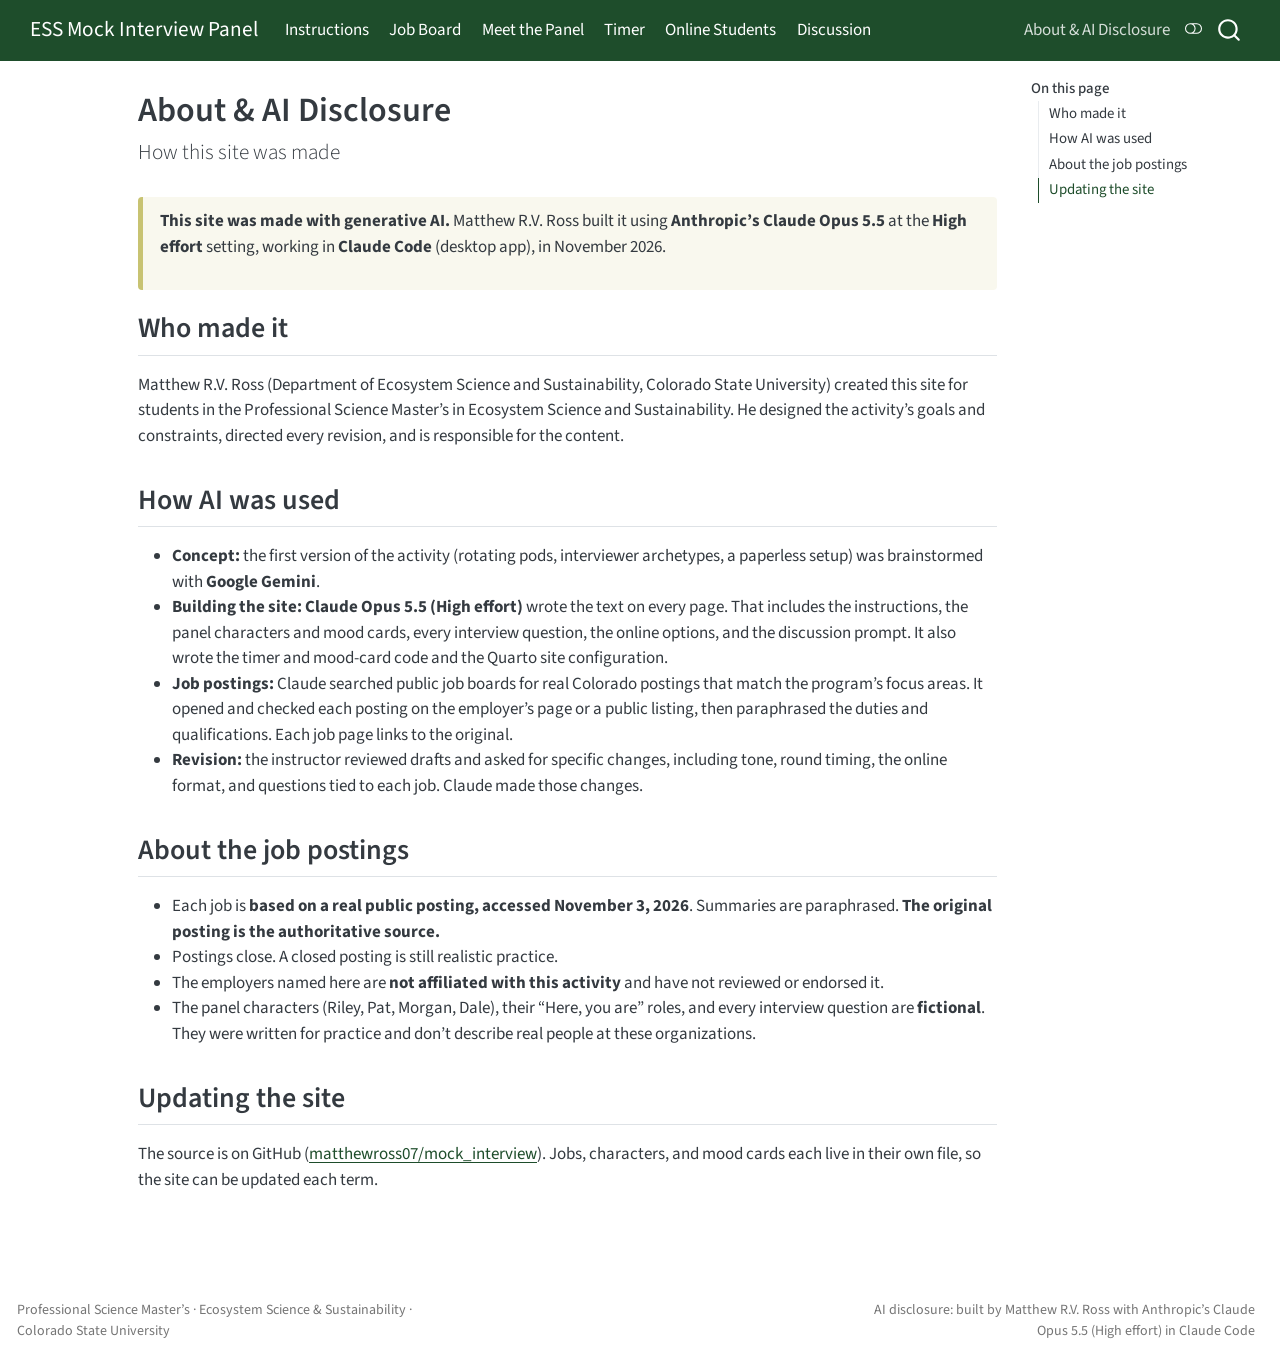
==== about.html @ 6984dcc8 "Built site for gh-pages" ====
<!DOCTYPE html>
<html xmlns="http://www.w3.org/1999/xhtml" lang="en" xml:lang="en"><head>

<meta charset="utf-8">
<meta name="generator" content="quarto-1.10.18">

<meta name="viewport" content="width=device-width, initial-scale=1.0, user-scalable=yes">


<title>About &amp; AI Disclosure – ESS Mock Interview Panel</title>
<style>
/* Default styles provided by pandoc.
** See https://pandoc.org/MANUAL.html#variables-for-html for config info.
*/
span.smallcaps{font-variant: small-caps;}
div.columns{display: flex; gap: 1.5em;}
div.column{flex: auto;}
@media screen {
div.columns{gap: min(4vw, 1.5em);}
div.column{overflow-x: auto;}
}
div.hanging-indent{margin-left: 1.5em; text-indent: -1.5em;}
ul.task-list{list-style: none;}
ul.task-list li input[type="checkbox"] {
  width: 0.8em;
  margin: 0 0.8em 0.2em -1em; /* quarto-specific, see https://github.com/quarto-dev/quarto-cli/issues/4556 */ 
  vertical-align: middle;
}
</style>


<script src="site_libs/quarto-nav/quarto-nav.js"></script>
<script src="site_libs/quarto-nav/headroom.min.js"></script>
<script src="site_libs/clipboard/clipboard.min.js"></script>
<script src="site_libs/quarto-search/autocomplete.umd.js"></script>
<script src="site_libs/quarto-search/fuse.min.js"></script>
<script src="site_libs/quarto-search/quarto-search.js"></script>
<meta name="quarto:offset" content="./">
<script src="site_libs/quarto-html/quarto.js" type="module"></script>
<script src="site_libs/quarto-html/tabsets/tabsets.js" type="module"></script>
<script src="site_libs/quarto-html/popper.min.js"></script>
<script src="site_libs/quarto-html/tippy.umd.min.js"></script>
<script src="site_libs/quarto-html/anchor.min.js"></script>
<link href="site_libs/quarto-html/tippy.css" rel="stylesheet">
<link href="site_libs/quarto-html/quarto-syntax-highlighting-64a204ab8560d761af7679ceaba22944.css" rel="stylesheet" class="quarto-color-scheme" id="quarto-text-highlighting-styles">
<link href="site_libs/quarto-html/quarto-syntax-highlighting-dark-b85bc7c33db8c58e0ec93c3465666fed.css" rel="stylesheet" class="quarto-color-scheme quarto-color-alternate" id="quarto-text-highlighting-styles">
<link href="site_libs/quarto-html/quarto-syntax-highlighting-64a204ab8560d761af7679ceaba22944.css" rel="stylesheet" class="quarto-color-scheme-extra" id="quarto-text-highlighting-styles">
<script src="site_libs/bootstrap/bootstrap.min.js"></script>
<link href="site_libs/bootstrap/bootstrap-icons.css" rel="stylesheet">
<link href="site_libs/bootstrap/bootstrap-185480ddaecdbc6b2efe8f050d7d3ad7.min.css" rel="stylesheet" append-hash="true" class="quarto-color-scheme" id="quarto-bootstrap" data-mode="light">
<link href="site_libs/bootstrap/bootstrap-dark-569107f191ac27b854970ef12eceafb2.min.css" rel="stylesheet" append-hash="true" class="quarto-color-scheme quarto-color-alternate" id="quarto-bootstrap" data-mode="dark">
<link href="site_libs/bootstrap/bootstrap-185480ddaecdbc6b2efe8f050d7d3ad7.min.css" rel="stylesheet" append-hash="true" class="quarto-color-scheme-extra" id="quarto-bootstrap" data-mode="light">
<script id="quarto-search-options" type="application/json">{
  "location": "navbar",
  "copy-button": false,
  "collapse-after": 3,
  "panel-placement": "end",
  "type": "overlay",
  "limit": 50,
  "keyboard-shortcut": [
    "f",
    "/",
    "s"
  ],
  "show-item-context": false,
  "language": {
    "search-no-results-text": "No results",
    "search-matching-documents-text": "matching documents",
    "search-copy-link-title": "Copy link to search",
    "search-hide-matches-text": "Hide additional matches",
    "search-more-match-text": "more match in this document",
    "search-more-matches-text": "more matches in this document",
    "search-clear-button-title": "Clear",
    "search-text-placeholder": "",
    "search-detached-cancel-button-title": "Cancel",
    "search-submit-button-title": "Submit",
    "search-label": "Search"
  }
}</script>
<style>html{ scroll-behavior: smooth; }</style>


</head>

<body class="nav-fixed quarto-light"><script id="quarto-html-before-body" type="application/javascript">
    const toggleBodyColorMode = (bsSheetEl) => {
      const mode = bsSheetEl.getAttribute("data-mode");
      const bodyEl = window.document.querySelector("body");
      if (mode === "dark") {
        bodyEl.classList.add("quarto-dark");
        bodyEl.classList.remove("quarto-light");
      } else {
        bodyEl.classList.add("quarto-light");
        bodyEl.classList.remove("quarto-dark");
      }
    }
    const toggleBodyColorPrimary = () => {
      const bsSheetEl = window.document.querySelector("link#quarto-bootstrap:not([rel=disabled-stylesheet])");
      if (bsSheetEl) {
        toggleBodyColorMode(bsSheetEl);
      }
    }
    const setColorSchemeToggle = (alternate) => {
      const toggles = window.document.querySelectorAll('.quarto-color-scheme-toggle');
      for (let i=0; i < toggles.length; i++) {
        const toggle = toggles[i];
        if (toggle) {
          if (alternate) {
            toggle.classList.add("alternate");
          } else {
            toggle.classList.remove("alternate");
          }
        }
      }
    };
    const toggleColorMode = (alternate) => {
      // Switch the stylesheets
      const primaryStylesheets = window.document.querySelectorAll('link.quarto-color-scheme:not(.quarto-color-alternate)');
      const alternateStylesheets = window.document.querySelectorAll('link.quarto-color-scheme.quarto-color-alternate');
      manageTransitions('#quarto-margin-sidebar .nav-link', false);
      if (alternate) {
        // note: dark is layered on light, we don't disable primary!
        enableStylesheet(alternateStylesheets);
        for (const sheetNode of alternateStylesheets) {
          if (sheetNode.id === "quarto-bootstrap") {
            toggleBodyColorMode(sheetNode);
          }
        }
      } else {
        disableStylesheet(alternateStylesheets);
        enableStylesheet(primaryStylesheets)
        toggleBodyColorPrimary();
      }
      manageTransitions('#quarto-margin-sidebar .nav-link', true);
      // Switch the toggles
      setColorSchemeToggle(alternate)
      // Hack to workaround the fact that safari doesn't
      // properly recolor the scrollbar when toggling (#1455)
      if (navigator.userAgent.indexOf('Safari') > 0 && navigator.userAgent.indexOf('Chrome') == -1) {
        manageTransitions("body", false);
        window.scrollTo(0, 1);
        setTimeout(() => {
          window.scrollTo(0, 0);
          manageTransitions("body", true);
        }, 40);
      }
    }
    const disableStylesheet = (stylesheets) => {
      for (let i=0; i < stylesheets.length; i++) {
        const stylesheet = stylesheets[i];
        stylesheet.rel = 'disabled-stylesheet';
      }
    }
    const enableStylesheet = (stylesheets) => {
      for (let i=0; i < stylesheets.length; i++) {
        const stylesheet = stylesheets[i];
        if(stylesheet.rel !== 'stylesheet') { // for Chrome, which will still FOUC without this check
          stylesheet.rel = 'stylesheet';
        }
      }
    }
    const manageTransitions = (selector, allowTransitions) => {
      const els = window.document.querySelectorAll(selector);
      for (let i=0; i < els.length; i++) {
        const el = els[i];
        if (allowTransitions) {
          el.classList.remove('notransition');
        } else {
          el.classList.add('notransition');
        }
      }
    }
    const isFileUrl = () => {
      return window.location.protocol === 'file:';
    }
    const hasAlternateSentinel = () => {
      let styleSentinel = getColorSchemeSentinel();
      if (styleSentinel !== null) {
        return styleSentinel === "alternate";
      } else {
        return false;
      }
    }
    const setStyleSentinel = (alternate) => {
      const value = alternate ? "alternate" : "default";
      if (!isFileUrl()) {
        window.localStorage.setItem("quarto-color-scheme", value);
      } else {
        localAlternateSentinel = value;
      }
    }
    const getColorSchemeSentinel = () => {
      if (!isFileUrl()) {
        const storageValue = window.localStorage.getItem("quarto-color-scheme");
        return storageValue != null ? storageValue : localAlternateSentinel;
      } else {
        return localAlternateSentinel;
      }
    }
    const toggleGiscusIfUsed = (isAlternate, darkModeDefault) => {
      const baseTheme = document.querySelector('#giscus-base-theme')?.value ?? 'light';
      const alternateTheme = document.querySelector('#giscus-alt-theme')?.value ?? 'dark';
      let newTheme = '';
      if(authorPrefersDark) {
        newTheme = isAlternate ? baseTheme : alternateTheme;
      } else {
        newTheme = isAlternate ? alternateTheme : baseTheme;
      }
      const changeGiscusTheme = () => {
        // From: https://github.com/giscus/giscus/issues/336
        const sendMessage = (message) => {
          const iframe = document.querySelector('iframe.giscus-frame');
          if (!iframe) return;
          iframe.contentWindow.postMessage({ giscus: message }, 'https://giscus.app');
        }
        sendMessage({
          setConfig: {
            theme: newTheme
          }
        });
      }
      const isGiscussLoaded = window.document.querySelector('iframe.giscus-frame') !== null;
      if (isGiscussLoaded) {
        changeGiscusTheme();
      }
    };
    const authorPrefersDark = false;
    const darkModeDefault = authorPrefersDark;
      document.querySelector('link#quarto-text-highlighting-styles.quarto-color-scheme-extra').rel = 'disabled-stylesheet';
      document.querySelector('link#quarto-bootstrap.quarto-color-scheme-extra').rel = 'disabled-stylesheet';
    let localAlternateSentinel = darkModeDefault ? 'alternate' : 'default';
    // Dark / light mode switch
    window.quartoToggleColorScheme = () => {
      // Read the current dark / light value
      let toAlternate = !hasAlternateSentinel();
      toggleColorMode(toAlternate);
      setStyleSentinel(toAlternate);
      toggleGiscusIfUsed(toAlternate, darkModeDefault);
      window.dispatchEvent(new Event('resize'));
    };
    // Switch to dark mode if need be
    if (hasAlternateSentinel()) {
      toggleColorMode(true);
    } else {
      toggleColorMode(false);
    }
  </script>

<div id="quarto-search-results"></div>
  <header id="quarto-header" class="headroom fixed-top">
    <nav class="navbar navbar-expand-lg " data-bs-theme="dark">
      <div class="navbar-container container-fluid">
      <div class="navbar-brand-container mx-auto">
    <a class="navbar-brand" href="./index.html">
    <span class="navbar-title">ESS Mock Interview Panel</span>
    </a>
  </div>
            <div id="quarto-search" class="" title="Search"></div>
          <button class="navbar-toggler" type="button" data-bs-toggle="collapse" data-bs-target="#navbarCollapse" aria-controls="navbarCollapse" role="menu" aria-expanded="false" aria-label="Toggle navigation" onclick="if (window.quartoToggleHeadroom) { window.quartoToggleHeadroom(); }">
  <span class="navbar-toggler-icon"></span>
</button>
          <div class="collapse navbar-collapse" id="navbarCollapse">
            <ul class="navbar-nav navbar-nav-scroll me-auto">
  <li class="nav-item">
    <a class="nav-link" href="./index.html"> 
<span class="menu-text">Instructions</span></a>
  </li>  
  <li class="nav-item">
    <a class="nav-link" href="./jobs.html"> 
<span class="menu-text">Job Board</span></a>
  </li>  
  <li class="nav-item">
    <a class="nav-link" href="./panel.html"> 
<span class="menu-text">Meet the Panel</span></a>
  </li>  
  <li class="nav-item">
    <a class="nav-link" href="./timer.html"> 
<span class="menu-text">Timer</span></a>
  </li>  
  <li class="nav-item">
    <a class="nav-link" href="./online.html"> 
<span class="menu-text">Online Students</span></a>
  </li>  
  <li class="nav-item">
    <a class="nav-link" href="./discussion.html"> 
<span class="menu-text">Discussion</span></a>
  </li>  
</ul>
            <ul class="navbar-nav navbar-nav-scroll ms-auto">
  <li class="nav-item">
    <a class="nav-link active" href="./about.html" aria-current="page"> 
<span class="menu-text">About &amp; AI Disclosure</span></a>
  </li>  
</ul>
          </div> <!-- /navcollapse -->
            <div class="quarto-navbar-tools">
  <a href="" class="quarto-color-scheme-toggle quarto-navigation-tool  px-1" onclick="window.quartoToggleColorScheme(); return false;" title="Toggle dark mode"><i class="bi"></i></a>
</div>
      </div> <!-- /container-fluid -->
    </nav>
</header>
<!-- content -->
<div id="quarto-content" class="quarto-container page-columns page-rows-contents page-layout-article page-navbar">
<!-- sidebar -->
<!-- margin-sidebar -->
    <div id="quarto-margin-sidebar" class="sidebar margin-sidebar">
        <nav id="TOC" role="doc-toc" class="toc-active">
    <h2 id="toc-title">On this page</h2>
   
  <ul class="collapse">
  <li><a href="#who-made-it" id="toc-who-made-it" class="nav-link active" data-scroll-target="#who-made-it">Who made it</a></li>
  <li><a href="#how-ai-was-used" id="toc-how-ai-was-used" class="nav-link" data-scroll-target="#how-ai-was-used">How AI was used</a></li>
  <li><a href="#about-the-job-postings" id="toc-about-the-job-postings" class="nav-link" data-scroll-target="#about-the-job-postings">About the job postings</a></li>
  <li><a href="#updating-the-site" id="toc-updating-the-site" class="nav-link" data-scroll-target="#updating-the-site">Updating the site</a></li>
  </ul>
</nav>
    </div>
<!-- main -->
<main class="content" id="quarto-document-content">


<header id="title-block-header" class="quarto-title-block default">
<div class="quarto-title">
<h1 class="title">About &amp; AI Disclosure</h1>
<p class="subtitle lead">How this site was made</p>
</div>



<div class="quarto-title-meta">

    
  
    
  </div>
  


</header>


<div class="lead-box">
<p><strong>This site was made with generative AI.</strong> Matthew R.V. Ross built it using <strong>Anthropic’s Claude Opus 5.5</strong> at the <strong>High effort</strong> setting, working in <strong>Claude Code</strong> (desktop app), in November 2026.</p>
</div>
<section id="who-made-it" class="level2">
<h2 class="anchored" data-anchor-id="who-made-it">Who made it</h2>
<p>Matthew R.V. Ross (Department of Ecosystem Science and Sustainability, Colorado State University) created this site for students in the Professional Science Master’s in Ecosystem Science and Sustainability. He designed the activity’s goals and constraints, directed every revision, and is responsible for the content.</p>
</section>
<section id="how-ai-was-used" class="level2">
<h2 class="anchored" data-anchor-id="how-ai-was-used">How AI was used</h2>
<ul>
<li><strong>Concept:</strong> the first version of the activity (rotating pods, interviewer archetypes, a paperless setup) was brainstormed with <strong>Google Gemini</strong>.</li>
<li><strong>Building the site:</strong> <strong>Claude Opus 5.5 (High effort)</strong> wrote the text on every page. That includes the instructions, the panel characters and mood cards, every interview question, the online options, and the discussion prompt. It also wrote the timer and mood-card code and the Quarto site configuration.</li>
<li><strong>Job postings:</strong> Claude searched public job boards for real Colorado postings that match the program’s focus areas. It opened and checked each posting on the employer’s page or a public listing, then paraphrased the duties and qualifications. Each job page links to the original.</li>
<li><strong>Revision:</strong> the instructor reviewed drafts and asked for specific changes, including tone, round timing, the online format, and questions tied to each job. Claude made those changes.</li>
</ul>
</section>
<section id="about-the-job-postings" class="level2">
<h2 class="anchored" data-anchor-id="about-the-job-postings">About the job postings</h2>
<ul>
<li>Each job is <strong>based on a real public posting, accessed November 3, 2026</strong>. Summaries are paraphrased. <strong>The original posting is the authoritative source.</strong></li>
<li>Postings close. A closed posting is still realistic practice.</li>
<li>The employers named here are <strong>not affiliated with this activity</strong> and have not reviewed or endorsed it.</li>
<li>The panel characters (Riley, Pat, Morgan, Dale), their “Here, you are” roles, and every interview question are <strong>fictional</strong>. They were written for practice and don’t describe real people at these organizations.</li>
</ul>
</section>
<section id="updating-the-site" class="level2">
<h2 class="anchored" data-anchor-id="updating-the-site">Updating the site</h2>
<p>The source is on GitHub (<a href="https://github.com/matthewross07/mock_interview">matthewross07/mock_interview</a>). Jobs, characters, and mood cards each live in their own file, so the site can be updated each term.</p>


</section>

</main> <!-- /main -->
<script id="quarto-html-after-body" type="application/javascript">
  window.document.addEventListener("DOMContentLoaded", function (event) {
    // Ensure there is a toggle, if there isn't float one in the top right
    if (window.document.querySelector('.quarto-color-scheme-toggle') === null) {
      const a = window.document.createElement('a');
      a.classList.add('top-right');
      a.classList.add('quarto-color-scheme-toggle');
      a.href = "";
      a.onclick = function() { try { window.quartoToggleColorScheme(); } catch {} return false; };
      const i = window.document.createElement("i");
      i.classList.add('bi');
      a.appendChild(i);
      window.document.body.appendChild(a);
    }
    setColorSchemeToggle(hasAlternateSentinel())
    const icon = "";
    const anchorJS = new window.AnchorJS();
    anchorJS.options = {
      placement: 'right',
      icon: icon
    };
    anchorJS.add('.anchored');
    const isCodeAnnotation = (el) => {
      for (const clz of el.classList) {
        if (clz.startsWith('code-annotation-')) {                     
          return true;
        }
      }
      return false;
    }
    const onCopySuccess = function(e) {
      // button target
      const button = e.trigger;
      // don't keep focus
      button.blur();
      // flash "checked"
      button.classList.add('code-copy-button-checked');
      var currentTitle = button.getAttribute("title");
      button.setAttribute("title", "Copied!");
      let tooltip;
      if (window.bootstrap) {
        button.setAttribute("data-bs-toggle", "tooltip");
        button.setAttribute("data-bs-placement", "left");
        button.setAttribute("data-bs-title", "Copied!");
        tooltip = new bootstrap.Tooltip(button, 
          { trigger: "manual", 
            customClass: "code-copy-button-tooltip",
            offset: [0, -8]});
        tooltip.show();    
      }
      setTimeout(function() {
        if (tooltip) {
          tooltip.hide();
          button.removeAttribute("data-bs-title");
          button.removeAttribute("data-bs-toggle");
          button.removeAttribute("data-bs-placement");
        }
        button.setAttribute("title", currentTitle);
        button.classList.remove('code-copy-button-checked');
      }, 1000);
      // clear code selection
      e.clearSelection();
    }
    const getTextToCopy = function(trigger) {
      const outerScaffold = trigger.parentElement.cloneNode(true);
      const codeEl = outerScaffold.querySelector('code');
      for (const childEl of codeEl.children) {
        if (isCodeAnnotation(childEl)) {
          childEl.remove();
        }
      }
      return codeEl.innerText;
    }
    const clipboard = new window.ClipboardJS('.code-copy-button:not([data-in-quarto-modal])', {
      text: getTextToCopy
    });
    clipboard.on('success', onCopySuccess);
    if (window.document.getElementById('quarto-embedded-source-code-modal')) {
      const clipboardModal = new window.ClipboardJS('.code-copy-button[data-in-quarto-modal]', {
        text: getTextToCopy,
        container: window.document.getElementById('quarto-embedded-source-code-modal')
      });
      clipboardModal.on('success', onCopySuccess);
    }
      var localhostRegex = new RegExp(/^(?:http|https):\/\/localhost\:?[0-9]*\//);
      var mailtoRegex = new RegExp(/^mailto:/);
        var filterRegex = new RegExp("https:\/\/matthewross07\.github\.io\/mock_interview\/");
      var isInternal = (href) => {
          return filterRegex.test(href) || localhostRegex.test(href) || mailtoRegex.test(href);
      }
      // Inspect non-navigation links and adorn them if external
     var links = window.document.querySelectorAll('a[href]:not(.nav-link):not(.navbar-brand):not(.toc-action):not(.sidebar-link):not(.sidebar-item-toggle):not(.pagination-link):not(.no-external):not([aria-hidden]):not(.dropdown-item):not(.quarto-navigation-tool):not(.about-link)');
      for (var i=0; i<links.length; i++) {
        const link = links[i];
        if (!isInternal(link.href)) {
          // undo the damage that might have been done by quarto-nav.js in the case of
          // links that we want to consider external
          if (link.dataset.originalHref !== undefined) {
            link.href = link.dataset.originalHref;
          }
        }
      }
    function tippyHover(el, contentFn, onTriggerFn, onUntriggerFn) {
      const config = {
        allowHTML: true,
        maxWidth: 500,
        delay: 100,
        arrow: false,
        appendTo: function(el) {
            return el.parentElement;
        },
        interactive: true,
        interactiveBorder: 10,
        theme: 'quarto',
        placement: 'bottom-start',
      };
      if (contentFn) {
        config.content = contentFn;
      }
      if (onTriggerFn) {
        config.onTrigger = onTriggerFn;
      }
      if (onUntriggerFn) {
        config.onUntrigger = onUntriggerFn;
      }
      window.tippy(el, config); 
    }
    const noterefs = window.document.querySelectorAll('a[role="doc-noteref"]');
    for (var i=0; i<noterefs.length; i++) {
      const ref = noterefs[i];
      tippyHover(ref, function() {
        // use id or data attribute instead here
        let href = ref.getAttribute('data-footnote-href') || ref.getAttribute('href');
        try { href = new URL(href).hash; } catch {}
        const id = href.replace(/^#\/?/, "");
        const note = window.document.getElementById(id);
        if (note) {
          return note.innerHTML;
        } else {
          return "";
        }
      });
    }
    const xrefs = window.document.querySelectorAll('a.quarto-xref');
    const processXRef = (id, note) => {
      // Strip column container classes
      const stripColumnClz = (el) => {
        el.classList.remove("page-full", "page-columns");
        if (el.children) {
          for (const child of el.children) {
            stripColumnClz(child);
          }
        }
      }
      stripColumnClz(note)
      if (id === null || id.startsWith('sec-')) {
        // Special case sections, only their first couple elements
        const container = document.createElement("div");
        if (note.children && note.children.length > 2) {
          container.appendChild(note.children[0].cloneNode(true));
          for (let i = 1; i < note.children.length; i++) {
            const child = note.children[i];
            if (child.tagName === "P" && child.innerText === "") {
              continue;
            } else {
              container.appendChild(child.cloneNode(true));
              break;
            }
          }
          if (window.Quarto?.typesetMath) {
            window.Quarto.typesetMath(container);
          }
          return container.innerHTML
        } else {
          if (window.Quarto?.typesetMath) {
            window.Quarto.typesetMath(note);
          }
          return note.innerHTML;
        }
      } else {
        // Remove any anchor links if they are present
        const anchorLink = note.querySelector('a.anchorjs-link');
        if (anchorLink) {
          anchorLink.remove();
        }
        if (window.Quarto?.typesetMath) {
          window.Quarto.typesetMath(note);
        }
        if (note.classList.contains("callout")) {
          return note.outerHTML;
        } else {
          return note.innerHTML;
        }
      }
    }
    for (var i=0; i<xrefs.length; i++) {
      const xref = xrefs[i];
      tippyHover(xref, undefined, function(instance) {
        instance.disable();
        let url = xref.getAttribute('href');
        let hash = undefined; 
        if (url.startsWith('#')) {
          hash = url;
        } else {
          try { hash = new URL(url).hash; } catch {}
        }
        if (hash) {
          const id = hash.replace(/^#\/?/, "");
          const note = window.document.getElementById(id);
          if (note !== null) {
            try {
              const html = processXRef(id, note.cloneNode(true));
              instance.setContent(html);
            } finally {
              instance.enable();
              instance.show();
            }
          } else {
            // See if we can fetch this
            fetch(url.split('#')[0])
            .then(res => res.text())
            .then(html => {
              const parser = new DOMParser();
              const htmlDoc = parser.parseFromString(html, "text/html");
              const note = htmlDoc.getElementById(id);
              if (note !== null) {
                const html = processXRef(id, note);
                instance.setContent(html);
              } 
            }).finally(() => {
              instance.enable();
              instance.show();
            });
          }
        } else {
          // See if we can fetch a full url (with no hash to target)
          // This is a special case and we should probably do some content thinning / targeting
          fetch(url)
          .then(res => res.text())
          .then(html => {
            const parser = new DOMParser();
            const htmlDoc = parser.parseFromString(html, "text/html");
            const note = htmlDoc.querySelector('main.content');
            if (note !== null) {
              // This should only happen for chapter cross references
              // (since there is no id in the URL)
              // remove the first header
              if (note.children.length > 0 && note.children[0].tagName === "HEADER") {
                note.children[0].remove();
              }
              const html = processXRef(null, note);
              instance.setContent(html);
            } 
          }).finally(() => {
            instance.enable();
            instance.show();
          });
        }
      }, function(instance) {
      });
    }
        let selectedAnnoteEl;
        const selectorForAnnotation = ( cell, annotation) => {
          let cellAttr = 'data-code-cell="' + cell + '"';
          let lineAttr = 'data-code-annotation="' +  annotation + '"';
          const selector = 'span[' + cellAttr + '][' + lineAttr + ']';
          return selector;
        }
        const selectCodeLines = (annoteEl) => {
          const doc = window.document;
          const targetCell = annoteEl.getAttribute("data-target-cell");
          const targetAnnotation = annoteEl.getAttribute("data-target-annotation");
          const annoteSpan = window.document.querySelector(selectorForAnnotation(targetCell, targetAnnotation));
          const lines = annoteSpan.getAttribute("data-code-lines").split(",");
          const lineIds = lines.map((line) => {
            return targetCell + "-" + line;
          })
          let top = null;
          let height = null;
          let parent = null;
          if (lineIds.length > 0) {
              //compute the position of the single el (top and bottom and make a div)
              const el = window.document.getElementById(lineIds[0]);
              top = el.offsetTop;
              height = el.offsetHeight;
              parent = el.parentElement.parentElement;
            if (lineIds.length > 1) {
              const lastEl = window.document.getElementById(lineIds[lineIds.length - 1]);
              const bottom = lastEl.offsetTop + lastEl.offsetHeight;
              height = bottom - top;
            }
            if (top !== null && height !== null && parent !== null) {
              // cook up a div (if necessary) and position it 
              let div = window.document.getElementById("code-annotation-line-highlight");
              if (div === null) {
                div = window.document.createElement("div");
                div.setAttribute("id", "code-annotation-line-highlight");
                div.style.position = 'absolute';
                parent.appendChild(div);
              }
              div.style.top = top - 2 + "px";
              div.style.height = height + 4 + "px";
              div.style.left = 0;
              let gutterDiv = window.document.getElementById("code-annotation-line-highlight-gutter");
              if (gutterDiv === null) {
                gutterDiv = window.document.createElement("div");
                gutterDiv.setAttribute("id", "code-annotation-line-highlight-gutter");
                gutterDiv.style.position = 'absolute';
                const codeCell = window.document.getElementById(targetCell);
                const gutter = codeCell.querySelector('.code-annotation-gutter');
                gutter.appendChild(gutterDiv);
              }
              gutterDiv.style.top = top - 2 + "px";
              gutterDiv.style.height = height + 4 + "px";
            }
            selectedAnnoteEl = annoteEl;
          }
        };
        const unselectCodeLines = () => {
          const elementsIds = ["code-annotation-line-highlight", "code-annotation-line-highlight-gutter"];
          elementsIds.forEach((elId) => {
            const div = window.document.getElementById(elId);
            if (div) {
              div.remove();
            }
          });
          selectedAnnoteEl = undefined;
        };
          // Handle positioning of the toggle
      window.addEventListener(
        "resize",
        throttle(() => {
          elRect = undefined;
          if (selectedAnnoteEl) {
            selectCodeLines(selectedAnnoteEl);
          }
        }, 10)
      );
      function throttle(fn, ms) {
      let throttle = false;
      let timer;
        return (...args) => {
          if(!throttle) { // first call gets through
              fn.apply(this, args);
              throttle = true;
          } else { // all the others get throttled
              if(timer) clearTimeout(timer); // cancel #2
              timer = setTimeout(() => {
                fn.apply(this, args);
                timer = throttle = false;
              }, ms);
          }
        };
      }
        // Attach click handler to the DT
        const annoteDls = window.document.querySelectorAll('dt[data-target-cell]');
        for (const annoteDlNode of annoteDls) {
          annoteDlNode.addEventListener('click', (event) => {
            const clickedEl = event.target;
            if (clickedEl !== selectedAnnoteEl) {
              unselectCodeLines();
              const activeEl = window.document.querySelector('dt[data-target-cell].code-annotation-active');
              if (activeEl) {
                activeEl.classList.remove('code-annotation-active');
              }
              selectCodeLines(clickedEl);
              clickedEl.classList.add('code-annotation-active');
            } else {
              // Unselect the line
              unselectCodeLines();
              clickedEl.classList.remove('code-annotation-active');
            }
          });
        }
    const findCites = (el) => {
      const parentEl = el.parentElement;
      if (parentEl) {
        const cites = parentEl.dataset.cites;
        if (cites) {
          return {
            el,
            cites: cites.split(' ')
          };
        } else {
          return findCites(el.parentElement)
        }
      } else {
        return undefined;
      }
    };
    var bibliorefs = window.document.querySelectorAll('a[role="doc-biblioref"]');
    for (var i=0; i<bibliorefs.length; i++) {
      const ref = bibliorefs[i];
      const citeInfo = findCites(ref);
      if (citeInfo) {
        tippyHover(citeInfo.el, function() {
          var popup = window.document.createElement('div');
          citeInfo.cites.forEach(function(cite) {
            var citeDiv = window.document.createElement('div');
            citeDiv.classList.add('hanging-indent');
            citeDiv.classList.add('csl-entry');
            var biblioDiv = window.document.getElementById('ref-' + cite);
            if (biblioDiv) {
              citeDiv.innerHTML = biblioDiv.innerHTML;
            }
            popup.appendChild(citeDiv);
          });
          return popup.innerHTML;
        });
      }
    }
  });
  </script>
</div> <!-- /content -->
<footer class="footer">
  <div class="nav-footer">
    <div class="nav-footer-left">
<p>Professional Science Master’s · Ecosystem Science &amp; Sustainability · Colorado State University</p>
</div>   
    <div class="nav-footer-center">
      &nbsp;
    </div>
    <div class="nav-footer-right">
      <ul class="footer-items list-unstyled">
    <li class="nav-item">
    <a class="nav-link" href="./about.html">
<p>AI disclosure: built by Matthew R.V. Ross with Anthropic’s Claude Opus 5.5 (High effort) in Claude Code</p>
</a>
  </li>  
</ul>
    </div>
  </div>
</footer>




<script src="site_libs/quarto-html/zenscroll-min.js"></script>
</body></html>
---- site_libs/quarto-html/tippy.css ----
.tippy-box[data-animation=fade][data-state=hidden]{opacity:0}[data-tippy-root]{max-width:calc(100vw - 10px)}.tippy-box{position:relative;background-color:#333;color:#fff;border-radius:4px;font-size:14px;line-height:1.4;white-space:normal;outline:0;transition-property:transform,visibility,opacity}.tippy-box[data-placement^=top]>.tippy-arrow{bottom:0}.tippy-box[data-placement^=top]>.tippy-arrow:before{bottom:-7px;left:0;border-width:8px 8px 0;border-top-color:initial;transform-origin:center top}.tippy-box[data-placement^=bottom]>.tippy-arrow{top:0}.tippy-box[data-placement^=bottom]>.tippy-arrow:before{top:-7px;left:0;border-width:0 8px 8px;border-bottom-color:initial;transform-origin:center bottom}.tippy-box[data-placement^=left]>.tippy-arrow{right:0}.tippy-box[data-placement^=left]>.tippy-arrow:before{border-width:8px 0 8px 8px;border-left-color:initial;right:-7px;transform-origin:center left}.tippy-box[data-placement^=right]>.tippy-arrow{left:0}.tippy-box[data-placement^=right]>.tippy-arrow:before{left:-7px;border-width:8px 8px 8px 0;border-right-color:initial;transform-origin:center right}.tippy-box[data-inertia][data-state=visible]{transition-timing-function:cubic-bezier(.54,1.5,.38,1.11)}.tippy-arrow{width:16px;height:16px;color:#333}.tippy-arrow:before{content:"";position:absolute;border-color:transparent;border-style:solid}.tippy-content{position:relative;padding:5px 9px;z-index:1}
---- site_libs/quarto-html/quarto-syntax-highlighting-64a204ab8560d761af7679ceaba22944.css ----
/* quarto syntax highlight colors */
:root {
  --quarto-hl-ot-color: #003B4F;
  --quarto-hl-at-color: #657422;
  --quarto-hl-ss-color: #20794D;
  --quarto-hl-an-color: #5E5E5E;
  --quarto-hl-fu-color: #4758AB;
  --quarto-hl-st-color: #20794D;
  --quarto-hl-cf-color: #003B4F;
  --quarto-hl-op-color: #5E5E5E;
  --quarto-hl-er-color: #AD0000;
  --quarto-hl-bn-color: #AD0000;
  --quarto-hl-al-color: #AD0000;
  --quarto-hl-va-color: #111111;
  --quarto-hl-bu-color: inherit;
  --quarto-hl-ex-color: inherit;
  --quarto-hl-pp-color: #AD0000;
  --quarto-hl-in-color: #5E5E5E;
  --quarto-hl-vs-color: #20794D;
  --quarto-hl-wa-color: #5E5E5E;
  --quarto-hl-do-color: #5E5E5E;
  --quarto-hl-im-color: #00769E;
  --quarto-hl-ch-color: #20794D;
  --quarto-hl-dt-color: #AD0000;
  --quarto-hl-fl-color: #AD0000;
  --quarto-hl-co-color: #5E5E5E;
  --quarto-hl-cv-color: #5E5E5E;
  --quarto-hl-cn-color: #8f5902;
  --quarto-hl-sc-color: #5E5E5E;
  --quarto-hl-dv-color: #AD0000;
  --quarto-hl-kw-color: #003B4F;
}

/* other quarto variables */
:root {
  --quarto-font-monospace: SFMono-Regular, Menlo, Monaco, Consolas, "Liberation Mono", "Courier New", monospace;
}

/* syntax highlight based on Pandoc's rules */
pre > code.sourceCode > span {
  color: #003B4F;
}

code.sourceCode > span {
  color: #003B4F;
}

div.sourceCode,
div.sourceCode pre.sourceCode {
  color: #003B4F;
}

/* Normal */
code span {
  color: #003B4F;
}

/* Alert */
code span.al {
  color: #AD0000;
  font-style: inherit;
}

/* Annotation */
code span.an {
  color: #5E5E5E;
  font-style: inherit;
}

/* Attribute */
code span.at {
  color: #657422;
  font-style: inherit;
}

/* BaseN */
code span.bn {
  color: #AD0000;
  font-style: inherit;
}

/* BuiltIn */
code span.bu {
  font-style: inherit;
}

/* ControlFlow */
code span.cf {
  color: #003B4F;
  font-weight: bold;
  font-style: inherit;
}

/* Char */
code span.ch {
  color: #20794D;
  font-style: inherit;
}

/* Constant */
code span.cn {
  color: #8f5902;
  font-style: inherit;
}

/* Comment */
code span.co {
  color: #5E5E5E;
  font-style: inherit;
}

/* CommentVar */
code span.cv {
  color: #5E5E5E;
  font-style: italic;
}

/* Documentation */
code span.do {
  color: #5E5E5E;
  font-style: italic;
}

/* DataType */
code span.dt {
  color: #AD0000;
  font-style: inherit;
}

/* DecVal */
code span.dv {
  color: #AD0000;
  font-style: inherit;
}

/* Error */
code span.er {
  color: #AD0000;
  font-style: inherit;
}

/* Extension */
code span.ex {
  font-style: inherit;
}

/* Float */
code span.fl {
  color: #AD0000;
  font-style: inherit;
}

/* Function */
code span.fu {
  color: #4758AB;
  font-style: inherit;
}

/* Import */
code span.im {
  color: #00769E;
  font-style: inherit;
}

/* Information */
code span.in {
  color: #5E5E5E;
  font-style: inherit;
}

/* Keyword */
code span.kw {
  color: #003B4F;
  font-weight: bold;
  font-style: inherit;
}

/* Operator */
code span.op {
  color: #5E5E5E;
  font-style: inherit;
}

/* Other */
code span.ot {
  color: #003B4F;
  font-style: inherit;
}

/* Preprocessor */
code span.pp {
  color: #AD0000;
  font-style: inherit;
}

/* SpecialChar */
code span.sc {
  color: #5E5E5E;
  font-style: inherit;
}

/* SpecialString */
code span.ss {
  color: #20794D;
  font-style: inherit;
}

/* String */
code span.st {
  color: #20794D;
  font-style: inherit;
}

/* Variable */
code span.va {
  color: #111111;
  font-style: inherit;
}

/* VerbatimString */
code span.vs {
  color: #20794D;
  font-style: inherit;
}

/* Warning */
code span.wa {
  color: #5E5E5E;
  font-style: italic;
}

.prevent-inlining {
  content: "</";
}

/*# sourceMappingURL=9d8d5bb603a83b8298b89080a598c93b.css.map */
---- site_libs/quarto-html/quarto-syntax-highlighting-dark-b85bc7c33db8c58e0ec93c3465666fed.css ----
/* quarto syntax highlight colors */
:root {
  --quarto-hl-al-color: #f07178;
  --quarto-hl-an-color: #d4d0ab;
  --quarto-hl-at-color: #00e0e0;
  --quarto-hl-bn-color: #d4d0ab;
  --quarto-hl-bu-color: #abe338;
  --quarto-hl-ch-color: #abe338;
  --quarto-hl-co-color: #f8f8f2;
  --quarto-hl-cv-color: #ffd700;
  --quarto-hl-cn-color: #ffd700;
  --quarto-hl-cf-color: #ffa07a;
  --quarto-hl-dt-color: #ffa07a;
  --quarto-hl-dv-color: #d4d0ab;
  --quarto-hl-do-color: #f8f8f2;
  --quarto-hl-er-color: #f07178;
  --quarto-hl-ex-color: #00e0e0;
  --quarto-hl-fl-color: #d4d0ab;
  --quarto-hl-fu-color: #ffa07a;
  --quarto-hl-im-color: #abe338;
  --quarto-hl-in-color: #d4d0ab;
  --quarto-hl-kw-color: #ffa07a;
  --quarto-hl-op-color: #ffa07a;
  --quarto-hl-ot-color: #00e0e0;
  --quarto-hl-pp-color: #dcc6e0;
  --quarto-hl-re-color: #00e0e0;
  --quarto-hl-sc-color: #abe338;
  --quarto-hl-ss-color: #abe338;
  --quarto-hl-st-color: #abe338;
  --quarto-hl-va-color: #00e0e0;
  --quarto-hl-vs-color: #abe338;
  --quarto-hl-wa-color: #dcc6e0;
}

/* other quarto variables */
:root {
  --quarto-font-monospace: SFMono-Regular, Menlo, Monaco, Consolas, "Liberation Mono", "Courier New", monospace;
}

/* syntax highlight based on Pandoc's rules */
pre > code.sourceCode > span {
  color: #f8f8f2;
}

code.sourceCode > span {
  color: #f8f8f2;
}

div.sourceCode,
div.sourceCode pre.sourceCode {
  color: #f8f8f2;
}

/* Normal */
code span {
  color: #f8f8f2;
}

/* Alert */
code span.al {
  color: #f07178;
}

/* Annotation */
code span.an {
  color: #d4d0ab;
}

/* Attribute */
code span.at {
  color: #00e0e0;
}

/* BaseN */
code span.bn {
  color: #d4d0ab;
}

/* BuiltIn */
code span.bu {
  color: #abe338;
}

/* ControlFlow */
code span.cf {
  font-weight: bold;
  color: #ffa07a;
}

/* Char */
code span.ch {
  color: #abe338;
}

/* Constant */
code span.cn {
  color: #ffd700;
}

/* Comment */
code span.co {
  font-style: italic;
  color: #f8f8f2;
}

/* CommentVar */
code span.cv {
  color: #ffd700;
}

/* Documentation */
code span.do {
  color: #f8f8f2;
}

/* DataType */
code span.dt {
  color: #ffa07a;
}

/* DecVal */
code span.dv {
  color: #d4d0ab;
}

/* Error */
code span.er {
  color: #f07178;
  text-decoration: underline;
}

/* Extension */
code span.ex {
  font-weight: bold;
  color: #00e0e0;
}

/* Float */
code span.fl {
  color: #d4d0ab;
}

/* Function */
code span.fu {
  color: #ffa07a;
}

/* Import */
code span.im {
  color: #abe338;
}

/* Information */
code span.in {
  color: #d4d0ab;
}

/* Keyword */
code span.kw {
  font-weight: bold;
  color: #ffa07a;
}

/* Operator */
code span.op {
  color: #ffa07a;
}

/* Other */
code span.ot {
  color: #00e0e0;
}

/* Preprocessor */
code span.pp {
  color: #dcc6e0;
}

/* RegionMarker */
code span.re {
  background-color: #f8f8f2;
  color: #00e0e0;
}

/* SpecialChar */
code span.sc {
  color: #abe338;
}

/* SpecialString */
code span.ss {
  color: #abe338;
}

/* String */
code span.st {
  color: #abe338;
}

/* Variable */
code span.va {
  color: #00e0e0;
}

/* VerbatimString */
code span.vs {
  color: #abe338;
}

/* Warning */
code span.wa {
  color: #dcc6e0;
}

.prevent-inlining {
  content: "</";
}

/*# sourceMappingURL=4ed8f1090dec6531da29ab00902aa718.css.map */
---- site_libs/quarto-html/quarto-syntax-highlighting-64a204ab8560d761af7679ceaba22944.css ----
/* quarto syntax highlight colors */
:root {
  --quarto-hl-ot-color: #003B4F;
  --quarto-hl-at-color: #657422;
  --quarto-hl-ss-color: #20794D;
  --quarto-hl-an-color: #5E5E5E;
  --quarto-hl-fu-color: #4758AB;
  --quarto-hl-st-color: #20794D;
  --quarto-hl-cf-color: #003B4F;
  --quarto-hl-op-color: #5E5E5E;
  --quarto-hl-er-color: #AD0000;
  --quarto-hl-bn-color: #AD0000;
  --quarto-hl-al-color: #AD0000;
  --quarto-hl-va-color: #111111;
  --quarto-hl-bu-color: inherit;
  --quarto-hl-ex-color: inherit;
  --quarto-hl-pp-color: #AD0000;
  --quarto-hl-in-color: #5E5E5E;
  --quarto-hl-vs-color: #20794D;
  --quarto-hl-wa-color: #5E5E5E;
  --quarto-hl-do-color: #5E5E5E;
  --quarto-hl-im-color: #00769E;
  --quarto-hl-ch-color: #20794D;
  --quarto-hl-dt-color: #AD0000;
  --quarto-hl-fl-color: #AD0000;
  --quarto-hl-co-color: #5E5E5E;
  --quarto-hl-cv-color: #5E5E5E;
  --quarto-hl-cn-color: #8f5902;
  --quarto-hl-sc-color: #5E5E5E;
  --quarto-hl-dv-color: #AD0000;
  --quarto-hl-kw-color: #003B4F;
}

/* other quarto variables */
:root {
  --quarto-font-monospace: SFMono-Regular, Menlo, Monaco, Consolas, "Liberation Mono", "Courier New", monospace;
}

/* syntax highlight based on Pandoc's rules */
pre > code.sourceCode > span {
  color: #003B4F;
}

code.sourceCode > span {
  color: #003B4F;
}

div.sourceCode,
div.sourceCode pre.sourceCode {
  color: #003B4F;
}

/* Normal */
code span {
  color: #003B4F;
}

/* Alert */
code span.al {
  color: #AD0000;
  font-style: inherit;
}

/* Annotation */
code span.an {
  color: #5E5E5E;
  font-style: inherit;
}

/* Attribute */
code span.at {
  color: #657422;
  font-style: inherit;
}

/* BaseN */
code span.bn {
  color: #AD0000;
  font-style: inherit;
}

/* BuiltIn */
code span.bu {
  font-style: inherit;
}

/* ControlFlow */
code span.cf {
  color: #003B4F;
  font-weight: bold;
  font-style: inherit;
}

/* Char */
code span.ch {
  color: #20794D;
  font-style: inherit;
}

/* Constant */
code span.cn {
  color: #8f5902;
  font-style: inherit;
}

/* Comment */
code span.co {
  color: #5E5E5E;
  font-style: inherit;
}

/* CommentVar */
code span.cv {
  color: #5E5E5E;
  font-style: italic;
}

/* Documentation */
code span.do {
  color: #5E5E5E;
  font-style: italic;
}

/* DataType */
code span.dt {
  color: #AD0000;
  font-style: inherit;
}

/* DecVal */
code span.dv {
  color: #AD0000;
  font-style: inherit;
}

/* Error */
code span.er {
  color: #AD0000;
  font-style: inherit;
}

/* Extension */
code span.ex {
  font-style: inherit;
}

/* Float */
code span.fl {
  color: #AD0000;
  font-style: inherit;
}

/* Function */
code span.fu {
  color: #4758AB;
  font-style: inherit;
}

/* Import */
code span.im {
  color: #00769E;
  font-style: inherit;
}

/* Information */
code span.in {
  color: #5E5E5E;
  font-style: inherit;
}

/* Keyword */
code span.kw {
  color: #003B4F;
  font-weight: bold;
  font-style: inherit;
}

/* Operator */
code span.op {
  color: #5E5E5E;
  font-style: inherit;
}

/* Other */
code span.ot {
  color: #003B4F;
  font-style: inherit;
}

/* Preprocessor */
code span.pp {
  color: #AD0000;
  font-style: inherit;
}

/* SpecialChar */
code span.sc {
  color: #5E5E5E;
  font-style: inherit;
}

/* SpecialString */
code span.ss {
  color: #20794D;
  font-style: inherit;
}

/* String */
code span.st {
  color: #20794D;
  font-style: inherit;
}

/* Variable */
code span.va {
  color: #111111;
  font-style: inherit;
}

/* VerbatimString */
code span.vs {
  color: #20794D;
  font-style: inherit;
}

/* Warning */
code span.wa {
  color: #5E5E5E;
  font-style: italic;
}

.prevent-inlining {
  content: "</";
}

/*# sourceMappingURL=9d8d5bb603a83b8298b89080a598c93b.css.map */
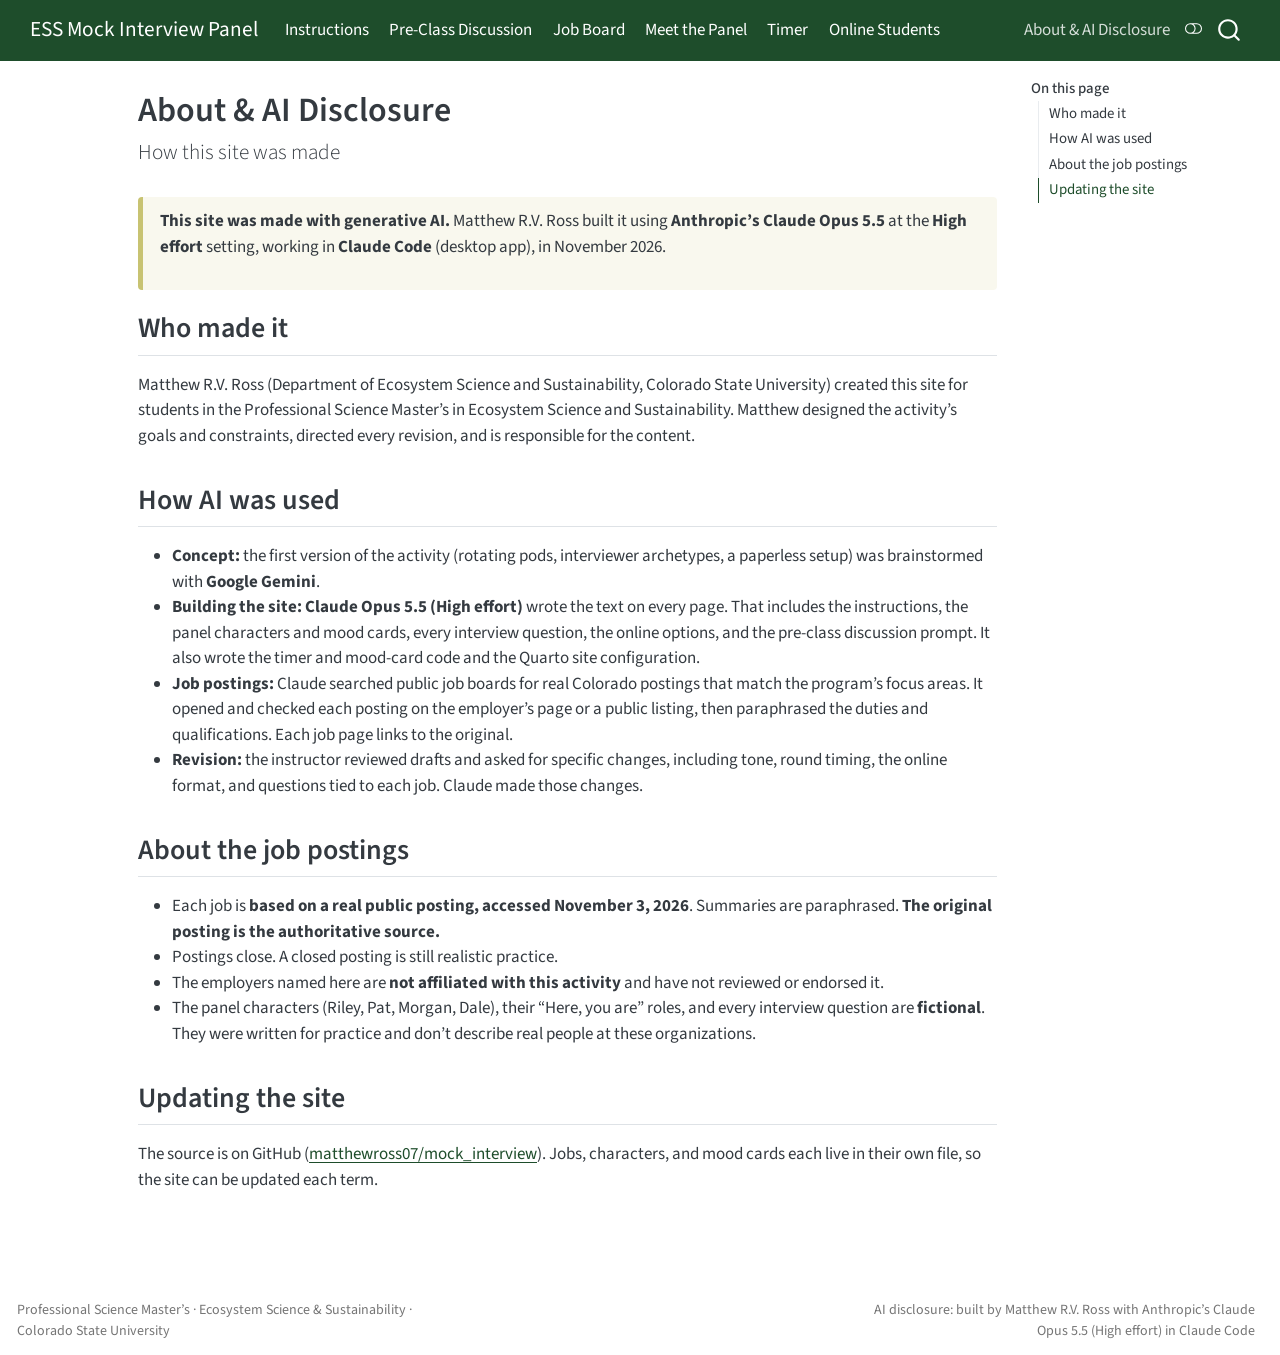
==== commit 430afbeb: "Built site for gh-pages" ====
--- a/about.html
+++ b/about.html
@@ -266,6 +266,10 @@
 <span class="menu-text">Instructions</span></a>
   </li>  
   <li class="nav-item">
+    <a class="nav-link" href="./discussion.html"> 
+<span class="menu-text">Pre-Class Discussion</span></a>
+  </li>  
+  <li class="nav-item">
     <a class="nav-link" href="./jobs.html"> 
 <span class="menu-text">Job Board</span></a>
   </li>  
@@ -280,10 +284,6 @@
   <li class="nav-item">
     <a class="nav-link" href="./online.html"> 
 <span class="menu-text">Online Students</span></a>
-  </li>  
-  <li class="nav-item">
-    <a class="nav-link" href="./discussion.html"> 
-<span class="menu-text">Discussion</span></a>
   </li>  
 </ul>
             <ul class="navbar-nav navbar-nav-scroll ms-auto">
@@ -344,13 +344,13 @@
 </div>
 <section id="who-made-it" class="level2">
 <h2 class="anchored" data-anchor-id="who-made-it">Who made it</h2>
-<p>Matthew R.V. Ross (Department of Ecosystem Science and Sustainability, Colorado State University) created this site for students in the Professional Science Master’s in Ecosystem Science and Sustainability. He designed the activity’s goals and constraints, directed every revision, and is responsible for the content.</p>
+<p>Matthew R.V. Ross (Department of Ecosystem Science and Sustainability, Colorado State University) created this site for students in the Professional Science Master’s in Ecosystem Science and Sustainability. Matthew designed the activity’s goals and constraints, directed every revision, and is responsible for the content.</p>
 </section>
 <section id="how-ai-was-used" class="level2">
 <h2 class="anchored" data-anchor-id="how-ai-was-used">How AI was used</h2>
 <ul>
 <li><strong>Concept:</strong> the first version of the activity (rotating pods, interviewer archetypes, a paperless setup) was brainstormed with <strong>Google Gemini</strong>.</li>
-<li><strong>Building the site:</strong> <strong>Claude Opus 5.5 (High effort)</strong> wrote the text on every page. That includes the instructions, the panel characters and mood cards, every interview question, the online options, and the discussion prompt. It also wrote the timer and mood-card code and the Quarto site configuration.</li>
+<li><strong>Building the site:</strong> <strong>Claude Opus 5.5 (High effort)</strong> wrote the text on every page. That includes the instructions, the panel characters and mood cards, every interview question, the online options, and the pre-class discussion prompt. It also wrote the timer and mood-card code and the Quarto site configuration.</li>
 <li><strong>Job postings:</strong> Claude searched public job boards for real Colorado postings that match the program’s focus areas. It opened and checked each posting on the employer’s page or a public listing, then paraphrased the duties and qualifications. Each job page links to the original.</li>
 <li><strong>Revision:</strong> the instructor reviewed drafts and asked for specific changes, including tone, round timing, the online format, and questions tied to each job. Claude made those changes.</li>
 </ul>
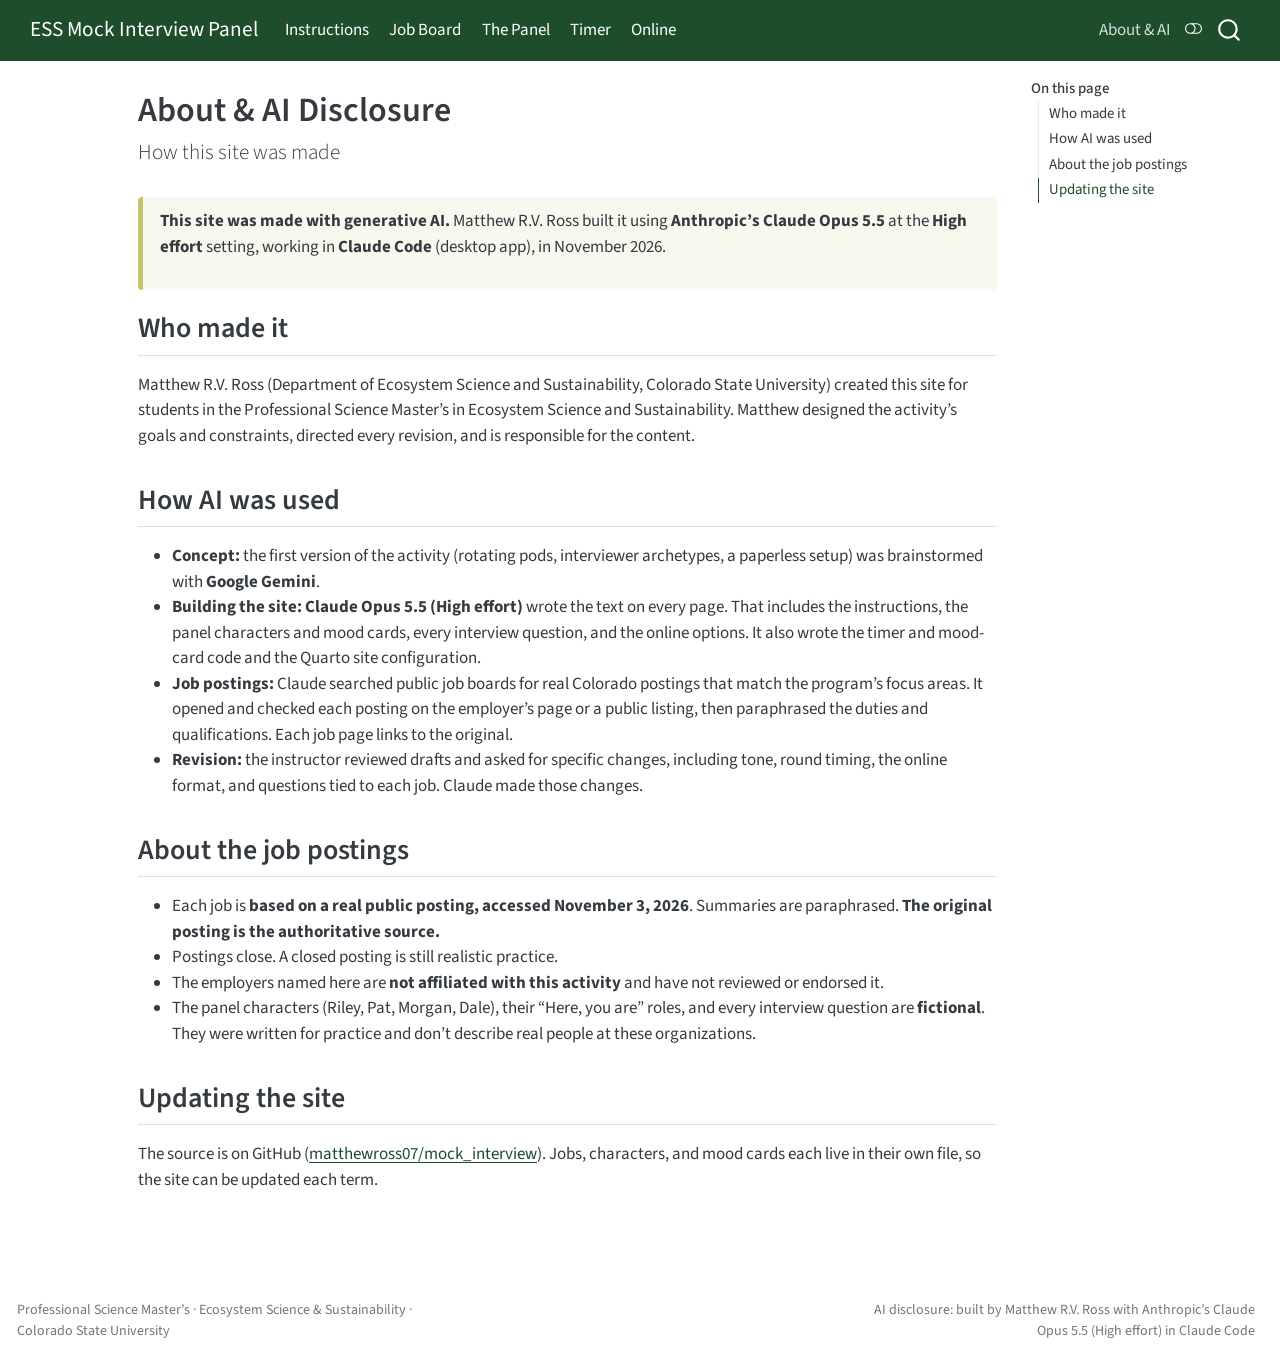
==== commit 3960d773: "Built site for gh-pages" ====
--- a/about.html
+++ b/about.html
@@ -80,6 +80,7 @@
 <style>html{ scroll-behavior: smooth; }</style>
 
 
+<link rel="stylesheet" href="styles/site.css">
 </head>
 
 <body class="nav-fixed quarto-light"><script id="quarto-html-before-body" type="application/javascript">
@@ -266,16 +267,12 @@
 <span class="menu-text">Instructions</span></a>
   </li>  
   <li class="nav-item">
-    <a class="nav-link" href="./discussion.html"> 
-<span class="menu-text">Pre-Class Discussion</span></a>
-  </li>  
-  <li class="nav-item">
     <a class="nav-link" href="./jobs.html"> 
 <span class="menu-text">Job Board</span></a>
   </li>  
   <li class="nav-item">
     <a class="nav-link" href="./panel.html"> 
-<span class="menu-text">Meet the Panel</span></a>
+<span class="menu-text">The Panel</span></a>
   </li>  
   <li class="nav-item">
     <a class="nav-link" href="./timer.html"> 
@@ -283,13 +280,13 @@
   </li>  
   <li class="nav-item">
     <a class="nav-link" href="./online.html"> 
-<span class="menu-text">Online Students</span></a>
+<span class="menu-text">Online</span></a>
   </li>  
 </ul>
             <ul class="navbar-nav navbar-nav-scroll ms-auto">
   <li class="nav-item">
     <a class="nav-link active" href="./about.html" aria-current="page"> 
-<span class="menu-text">About &amp; AI Disclosure</span></a>
+<span class="menu-text">About &amp; AI</span></a>
   </li>  
 </ul>
           </div> <!-- /navcollapse -->
@@ -350,7 +347,7 @@
 <h2 class="anchored" data-anchor-id="how-ai-was-used">How AI was used</h2>
 <ul>
 <li><strong>Concept:</strong> the first version of the activity (rotating pods, interviewer archetypes, a paperless setup) was brainstormed with <strong>Google Gemini</strong>.</li>
-<li><strong>Building the site:</strong> <strong>Claude Opus 5.5 (High effort)</strong> wrote the text on every page. That includes the instructions, the panel characters and mood cards, every interview question, the online options, and the pre-class discussion prompt. It also wrote the timer and mood-card code and the Quarto site configuration.</li>
+<li><strong>Building the site:</strong> <strong>Claude Opus 5.5 (High effort)</strong> wrote the text on every page. That includes the instructions, the panel characters and mood cards, every interview question, and the online options. It also wrote the timer and mood-card code and the Quarto site configuration.</li>
 <li><strong>Job postings:</strong> Claude searched public job boards for real Colorado postings that match the program’s focus areas. It opened and checked each posting on the employer’s page or a public listing, then paraphrased the duties and qualifications. Each job page links to the original.</li>
 <li><strong>Revision:</strong> the instructor reviewed drafts and asked for specific changes, including tone, round timing, the online format, and questions tied to each job. Claude made those changes.</li>
 </ul>
--- a/styles/site.css
+++ b/styles/site.css
@@ -0,0 +1,39 @@
+/* Shared components (light + dark). Colors come from the Bootstrap theme variables. */
+
+/* "How it works" strip */
+.steps { display: grid; grid-template-columns: repeat(3, 1fr); gap: 1rem; margin: 1.25rem 0 1.75rem; }
+.step {
+  border: 1px solid rgba(127, 127, 127, .3);
+  border-top: 5px solid var(--bs-primary);
+  border-radius: 10px;
+  padding: 1rem 1.1rem;
+  background: var(--bs-body-bg);
+}
+.step .num {
+  display: inline-flex; align-items: center; justify-content: center;
+  width: 2rem; height: 2rem; border-radius: 50%;
+  background: var(--bs-primary); color: var(--bs-body-bg);
+  font-weight: 700; margin-bottom: .5rem;
+}
+.step h3 { font-size: 1.15rem; margin: 0 0 .35rem; border: 0; }
+.step p { margin: 0; font-size: .97rem; }
+@media (max-width: 700px) { .steps { grid-template-columns: 1fr; } }
+
+/* "What's my seat?" picker */
+.seat-picker {
+  border: 2px solid var(--bs-primary);
+  border-radius: 12px;
+  padding: 1rem 1.25rem;
+  margin: 1rem 0 1.5rem;
+}
+.seat-picker .row-label { font-weight: 600; margin-right: .5rem; min-width: 6.5rem; display: inline-block; }
+.seat-picker .btn-group { flex-wrap: wrap; margin: .25rem 0; }
+.seat-picker ol { margin: .9rem 0 0; padding-left: 0; list-style: none; }
+.seat-picker li {
+  display: flex; gap: .75rem; align-items: baseline;
+  padding: .45rem .6rem; border-radius: 8px;
+}
+.seat-picker li:nth-child(odd) { background: rgba(127, 127, 127, .08); }
+.seat-picker li .r { font-weight: 700; min-width: 4.5rem; }
+.seat-picker li.cand { background: var(--bs-primary); color: var(--bs-body-bg); }
+.seat-picker li.cand .r { color: inherit; }
